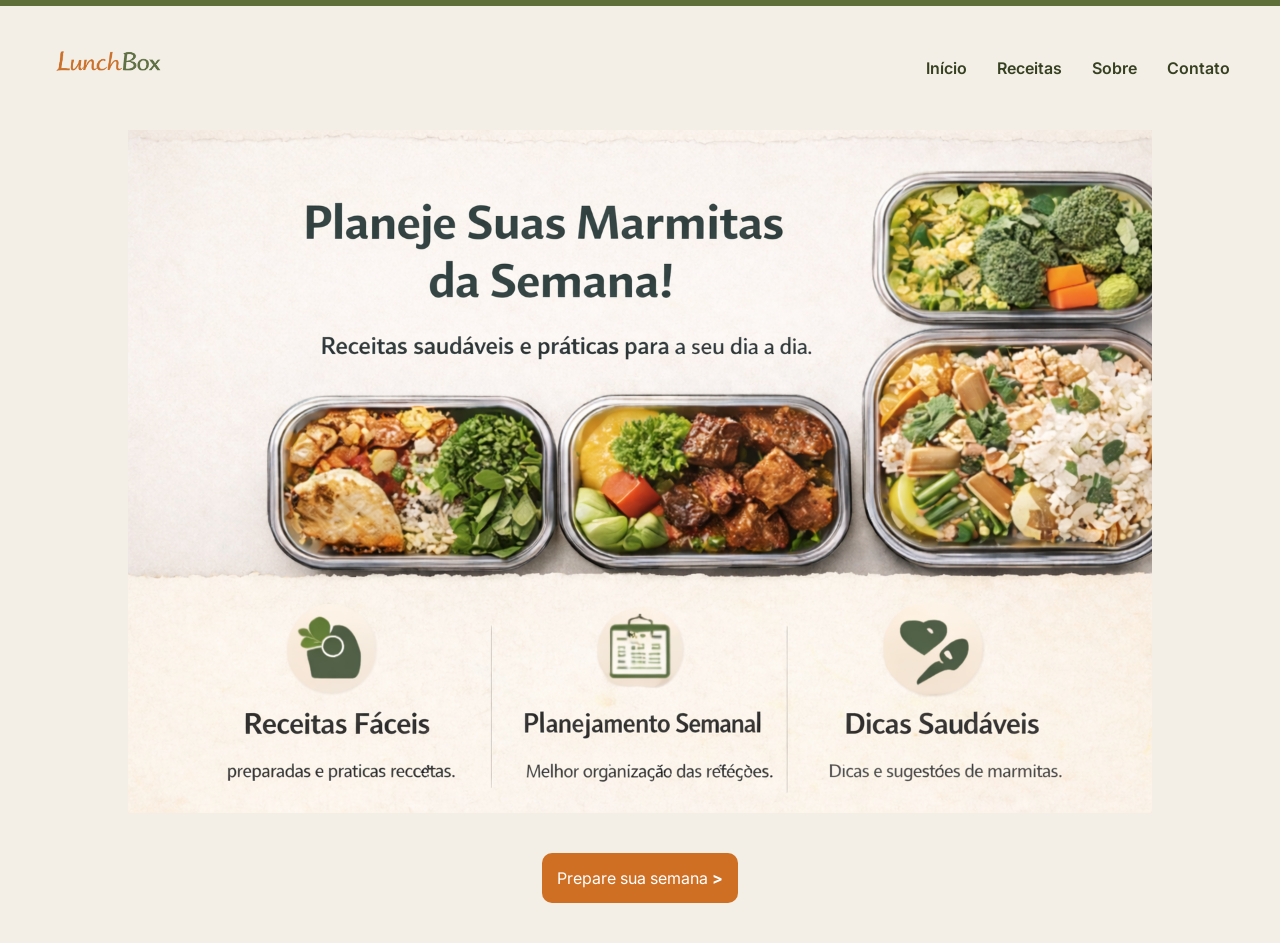
==== index.html @ e81891bf "Criando o banner e o botão do main" ====
<!DOCTYPE html>
<html lang="en">
<head>
    <meta charset="UTF-8">
    <meta name="viewport" content="width=device-width, initial-scale=1.0">
    <title>LunchBox</title>
    <link rel="stylesheet" href="style.css">
    <link href="https://fonts.googleapis.com/css2?family=Poppins:wght@400;600;700&family=Inter:wght@300;400;500&display=swap" rel="stylesheet">
</head>
<body>
    
    <header id="header">
        <nav id="nav-bar">
            <div class="nav-logo">
                <img src="img/LogoLunchBox.png" alt="Logo">
            </div>

            <div class="nav-list">
                <ul>
                    <li class="nav-item active"><a href="index.html">Início</a></li>
                    <li class="nav-item"><a href="receitas.html">Receitas</a></li>
                    <li class="nav-item"><a href="sobre.html">Sobre</a></li>
                    <li class="nav-item"><a href="contato.html">Contato</a></li>
                </ul>
            </div>

            <div id="menu-icon">
                <img src="img/menu-aberto.png" alt="menu">
            </div>
        </nav>
    </header>
    <main>
        <div class="banner-main">
            <img src="img/banner-main.png" alt="banner">
        </div>

        <div class="botao-preparar">
            <a href="receitas.html">Prepare sua semana <strong>></strong></a>
        </div>
    </main>
    <footer>

    </footer>

    <script src="js/script.js"></script>
</body>
</html>
---- style.css ----
@charset "UTF-8";

* {
    margin: 0px;
    padding: 0px;
    border: 0;
    box-sizing: border-box;
}

body {
    font-family: 'Inter', sans-serif;
    background-color: #F3EFE6;
}

header {
    border-top: 6px solid #5E6F3A;
    height: 130px;
}

#nav-bar {
    display: flex;
    align-items: center;
    justify-content: space-between;
    padding: 0 20px;
}

.nav-logo img {
    width: 180px;
    height: auto;
    cursor: pointer;
}

/* MOBILE MENU (desliza da direita) */
.nav-list {
    position: fixed;
    top: 0;
    left: 100%;
    width: 100%;
    height: 100vh;
    background-color: #F3EFE6;
    display: flex;
    justify-content: center;
    align-items: center;
    transition: 0.4s ease;
    z-index: 10;
}

.nav-list ul {
    list-style: none;
    display: flex;
    flex-direction: column;
    gap: 30px;
    text-align: center;
}

.nav-list ul .nav-item a {
    color: #374122;
    text-decoration: none;
    font-weight: 600;
    display: inline-block; 
    transition: ease 0.5s;
}

.nav-list ul .nav-item a:hover {
    transform: translateY(-3px);
    color: #3741229c;
}

/* quando clicar abre */
.nav-list.ativo {
    left: 0;
}

/* menu hamburguer visível no mobile */
#menu-icon img {
    width: 28px;
    cursor: pointer;
    z-index: 11;
    position: relative;
}

/* banner main*/
.banner-main {
    display: flex;
    justify-content: center;
    align-items: center;
}

.banner-main img {
    width: 100%;
    height: auto;
}

.botao-preparar {
    display: flex;
    align-items: center;
    justify-content: center;
    margin: 40px 0px;
}

.botao-preparar a {
    background-color: #CF6F24;
    padding: 15px;
    text-decoration: none;
    color: #fff;
    border-radius: 10px;
}


/* PCS e Notebooks */
@media (min-width: 992px) {

    .nav-list {
        position: static;
        height: auto;
        background: transparent;
        margin-left: auto;
        justify-content: flex-end;
        padding: 0 30px;
    }

    .nav-list ul {
        flex-direction: row;
        gap: 30px;
    }

    #menu-icon {
        display: none;
    }

    .banner-main {
        display: flex;
        justify-content: center;
        align-items: center;
    }

    .banner-main img {
        width: 80%;
        height: auto;
    }

}
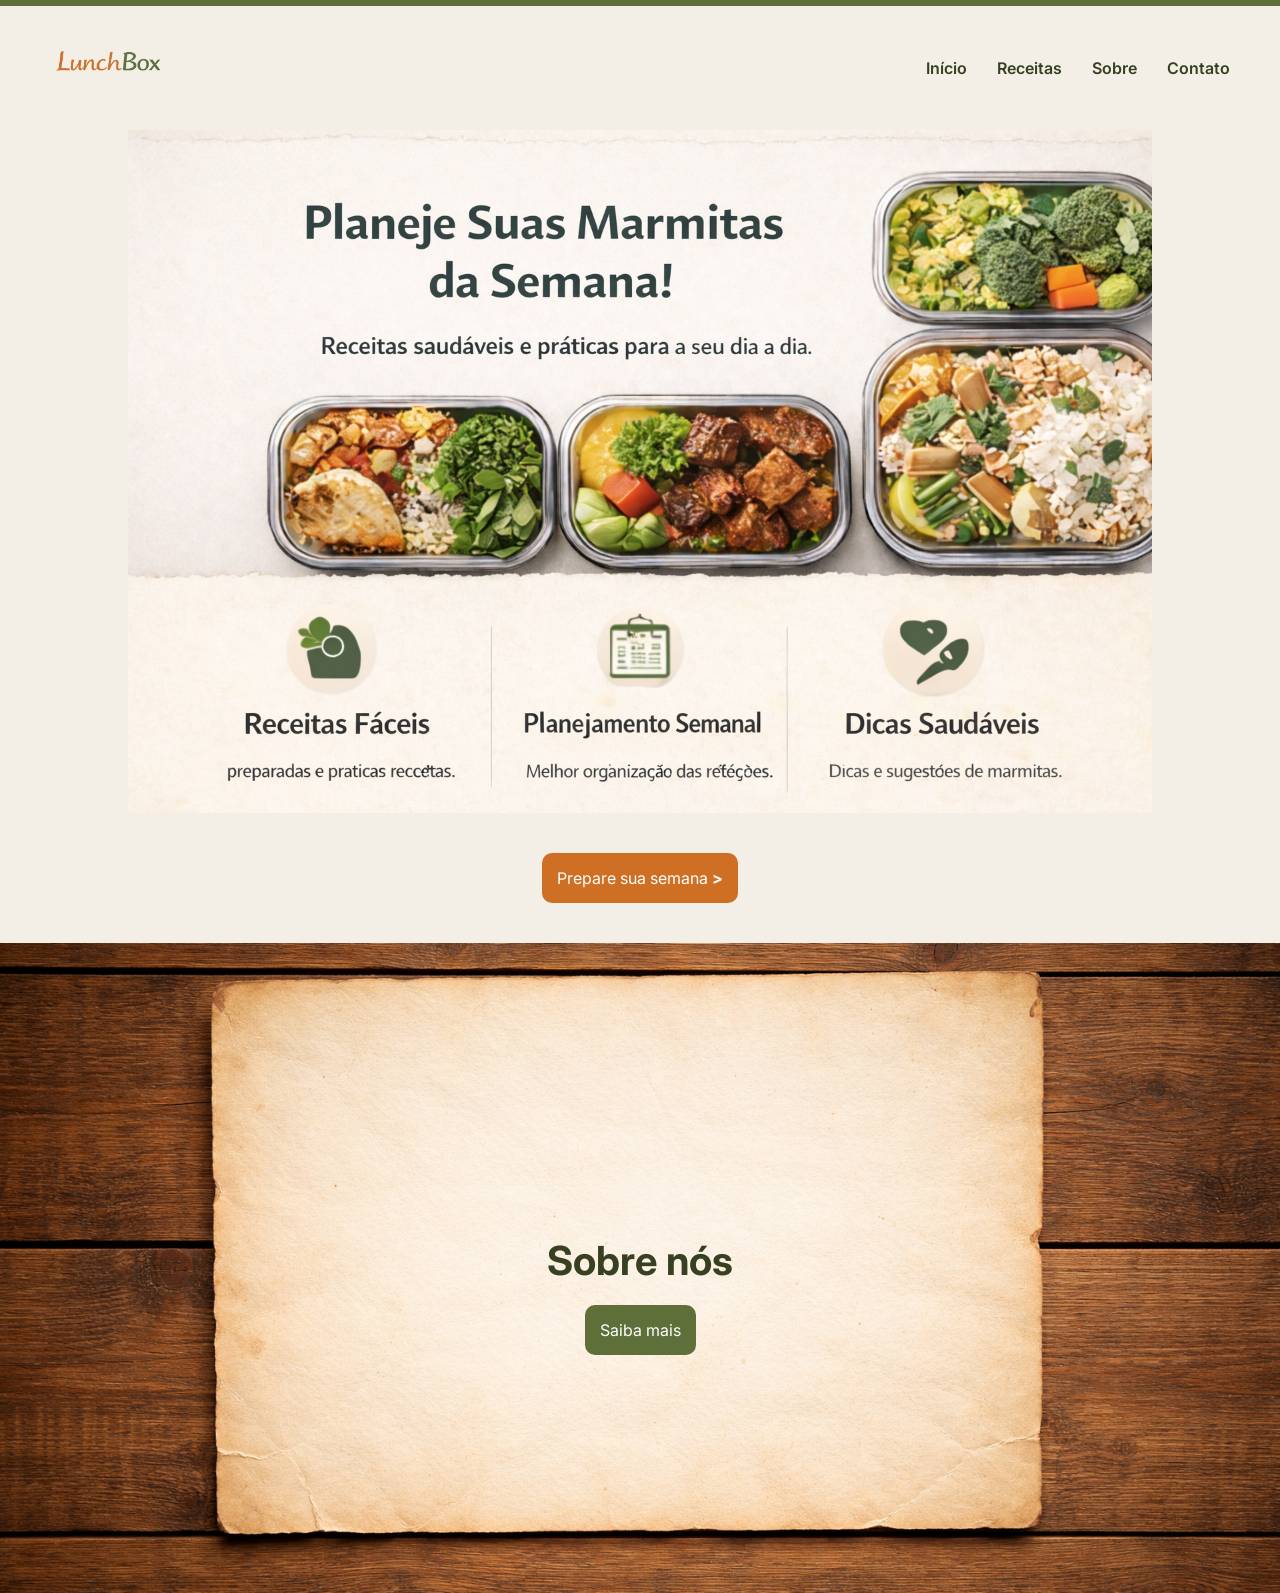
==== commit c5222d2f: "Add Adição da section sobre e alteração na resposividade da seção sobre" ====
--- a/index.html
+++ b/index.html
@@ -1,5 +1,5 @@
 <!DOCTYPE html>
-<html lang="en">
+<html lang="pt-br">
 <head>
     <meta charset="UTF-8">
     <meta name="viewport" content="width=device-width, initial-scale=1.0">
@@ -8,7 +8,6 @@
     <link href="https://fonts.googleapis.com/css2?family=Poppins:wght@400;600;700&family=Inter:wght@300;400;500&display=swap" rel="stylesheet">
 </head>
 <body>
-    
     <header id="header">
         <nav id="nav-bar">
             <div class="nav-logo">
@@ -19,7 +18,7 @@
                 <ul>
                     <li class="nav-item active"><a href="index.html">Início</a></li>
                     <li class="nav-item"><a href="receitas.html">Receitas</a></li>
-                    <li class="nav-item"><a href="sobre.html">Sobre</a></li>
+                    <li class="nav-item"><a href="info/about-us.html">Sobre</a></li>
                     <li class="nav-item"><a href="contato.html">Contato</a></li>
                 </ul>
             </div>
@@ -38,8 +37,15 @@
             <a href="receitas.html">Prepare sua semana <strong>></strong></a>
         </div>
     </main>
+    <section id="sobre-fundo">
+        <div class="sobre">
+            <h2>Sobre nós</h2><br>
+             <div class="botao-sobre">
+            <a href="info/about-us.html">Saiba mais</a>
+            </div>
+        </div>
+    </section>
     <footer>
-
     </footer>
 
     <script src="js/script.js"></script>
--- a/style.css
+++ b/style.css
@@ -105,6 +105,33 @@
     color: #fff;
     border-radius: 10px;
 }
+/* seção sobre */
+.botao-sobre a {
+    background-color: #5E6F3A;
+    padding: 15px;
+    margin-top: 10px;
+    text-decoration: none;
+    color: #fff;
+    border-radius: 10px;
+}
+.botao-sobre  {
+    margin-top: 5px;
+}
+.sobre{
+    display: flex;
+   align-items: center;
+    flex-direction: column;
+    padding-top: 50px;
+   color: #374122;
+}
+#sobre-fundo{
+
+   background-image: url(img/fundoSobre.png);
+   background-size: 100% ;
+   background-position: center;
+   background-repeat: no-repeat;
+   height: 200px;
+}
 
 
 /* PCS e Notebooks */
@@ -138,5 +165,40 @@
         width: 80%;
         height: auto;
     }
+    /* seção sobre */
+.botao-sobre a {
+    background-color: #5E6F3A;
+    padding: 15px;
+    
+    text-decoration: none;
+    color: #fff;
+    border-radius: 10px;
+}
+.botao-sobre  {
+    margin-top: 5px;
+}
+.sobre{
+  text-align: center;
+   color: #374122;
+   margin-bottom: 10px
+}
+#sobre-fundo{
+
+    background-image: url(img/fundoSobre.png);
+   background-size: cover;
+   background-position: center;
+   background-repeat: no-repeat;
+
+   height: 650px;
+
+   display: flex;
+   align-items: center;
+   justify-content: center;
+}
+.sobre h2{
+    font-size: 40px;
+    margin-bottom: 10px;
+}
+    
 
 }
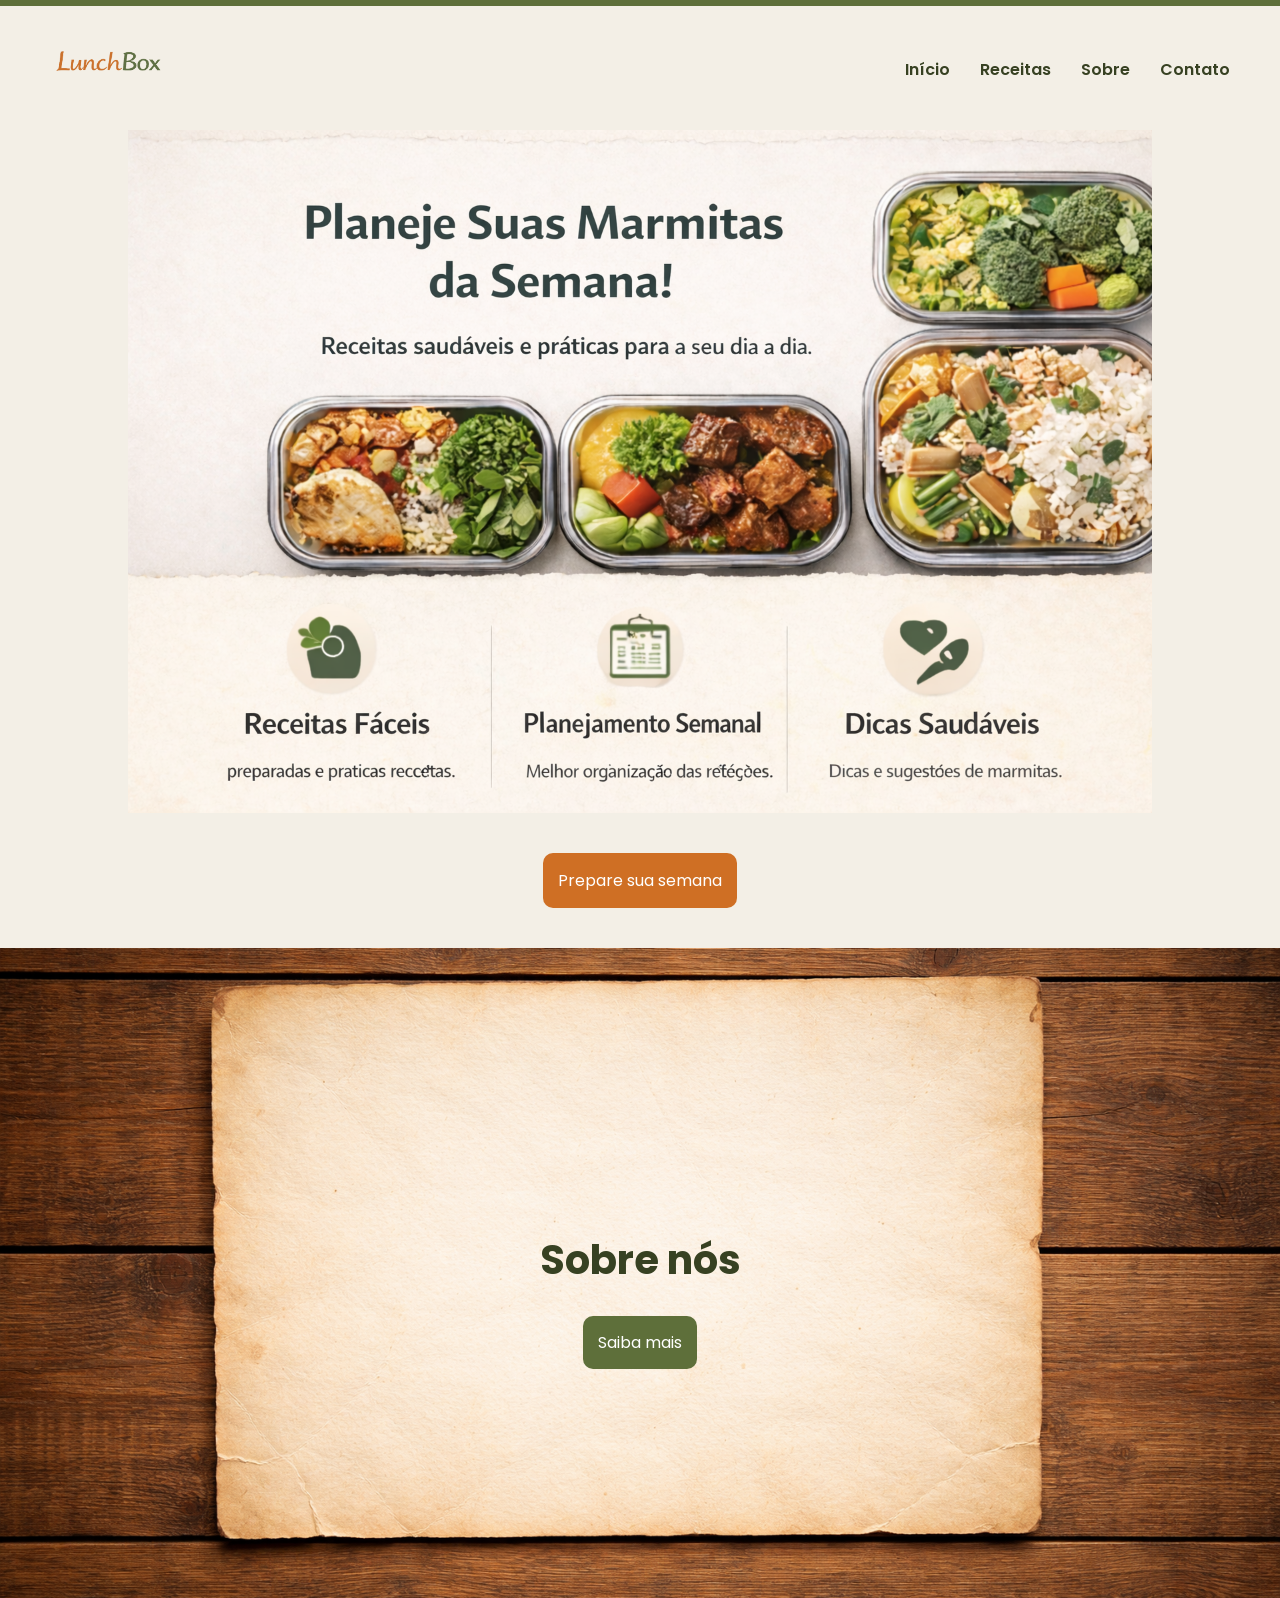
==== commit 3dc62675: "Fazendo o css da página das tabelas, e arrumando erros de html dela." ====
--- a/index.html
+++ b/index.html
@@ -1,12 +1,16 @@
 <!DOCTYPE html>
 <html lang="pt-br">
+
 <head>
     <meta charset="UTF-8">
     <meta name="viewport" content="width=device-width, initial-scale=1.0">
     <title>LunchBox</title>
     <link rel="stylesheet" href="style.css">
-    <link href="https://fonts.googleapis.com/css2?family=Poppins:wght@400;600;700&family=Inter:wght@300;400;500&display=swap" rel="stylesheet">
+    <link
+        href="https://fonts.googleapis.com/css2?family=Poppins:wght@400;600;700&family=Inter:wght@300;400;500&display=swap"
+        rel="stylesheet">
 </head>
+
 <body>
     <header id="header">
         <nav id="nav-bar">
@@ -34,14 +38,14 @@
         </div>
 
         <div class="botao-preparar">
-            <a href="receitas.html">Prepare sua semana <strong>></strong></a>
+            <a href="receitas/tabela.html">Prepare sua semana</a>
         </div>
     </main>
     <section id="sobre-fundo">
         <div class="sobre">
             <h2>Sobre nós</h2><br>
-             <div class="botao-sobre">
-            <a href="info/about-us.html">Saiba mais</a>
+            <div class="botao-sobre">
+                <a href="info/about-us.html">Saiba mais</a>
             </div>
         </div>
     </section>
@@ -50,4 +54,5 @@
 
     <script src="js/script.js"></script>
 </body>
+
 </html>
--- a/style.css
+++ b/style.css
@@ -8,7 +8,7 @@
 }
 
 body {
-    font-family: 'Inter', sans-serif;
+    font-family: 'Poppins', sans-serif;
     background-color: #F3EFE6;
 }
 
@@ -57,7 +57,7 @@
     color: #374122;
     text-decoration: none;
     font-weight: 600;
-    display: inline-block; 
+    display: inline-block;
     transition: ease 0.5s;
 }
 
@@ -105,6 +105,7 @@
     color: #fff;
     border-radius: 10px;
 }
+
 /* seção sobre */
 .botao-sobre a {
     background-color: #5E6F3A;
@@ -114,23 +115,26 @@
     color: #fff;
     border-radius: 10px;
 }
-.botao-sobre  {
+
+.botao-sobre {
     margin-top: 5px;
 }
-.sobre{
-    display: flex;
-   align-items: center;
+
+.sobre {
+    display: flex;
+    align-items: center;
     flex-direction: column;
     padding-top: 50px;
-   color: #374122;
-}
-#sobre-fundo{
-
-   background-image: url(img/fundoSobre.png);
-   background-size: 100% ;
-   background-position: center;
-   background-repeat: no-repeat;
-   height: 200px;
+    color: #374122;
+}
+
+#sobre-fundo {
+
+    background-image: url(img/fundoSobre.png);
+    background-size: 100%;
+    background-position: center;
+    background-repeat: no-repeat;
+    height: 200px;
 }
 
 
@@ -165,40 +169,162 @@
         width: 80%;
         height: auto;
     }
+
     /* seção sobre */
-.botao-sobre a {
-    background-color: #5E6F3A;
-    padding: 15px;
-    
+    .botao-sobre a {
+        background-color: #5E6F3A;
+        padding: 15px;
+
+        text-decoration: none;
+        color: #fff;
+        border-radius: 10px;
+    }
+
+    .botao-sobre {
+        margin-top: 5px;
+    }
+
+    .sobre {
+        text-align: center;
+        color: #374122;
+        margin-bottom: 10px
+    }
+
+    #sobre-fundo {
+
+        background-image: url(img/fundoSobre.png);
+        background-size: cover;
+        background-position: center;
+        background-repeat: no-repeat;
+
+        height: 650px;
+
+        display: flex;
+        align-items: center;
+        justify-content: center;
+    }
+
+    .sobre h2 {
+        font-size: 40px;
+        margin-bottom: 10px;
+    }
+
+
+}
+
+.sobre-classe {
+    /* classe principal */
+    max-width: 800px;
+    /*  largura max */
+    margin: 0 auto;
+    /* sem espaçamento (superior e inferior), automatico para horizontal (no meio/centralizado) */
+    padding: 50px 24px 70px;
+    /* topo, lateral, inferior (: */
+    font-weight: 500;
+}
+
+.sobre-classe h1 {
+    /* titulo */
+    font-family: 'Poppins', sans-serif;
+    /* fonte (condicional / poppins ou sans-serif) */
+    font-size: clamp(1.6rem, 4vw, 2.2rem);
+    /* tamanho relativo (minimo, preferncial e maximo) */
+    color: #374122;
+    /* dentro da paleta */
+    margin-bottom: 12px;
+    /* espaçamento */
+}
+
+/* formatação de texto para o restante da pág */
+.sobre-classe h2 {
+    font-family: 'Poppins', sans-serif;
+    font-size: 1.2rem;
+    color: #CF6F24;
+    margin: 40px 0 10px;
+}
+
+.sobre-classe p {
+    font-size: 1rem;
+    color: #444;
+    line-height: 1.8;
+}
+
+.sobre-classe ol {
+    margin: 15px 0 0 20px;
+    color: #444;
+    line-height: 2;
+    font-size: 1rem;
+    font-weight: 800;
+}
+
+.sobre-classe ol p {
+    font-size: 1rem;
+    color: #444;
+    line-height: 1.8;
+    font-weight: 500;
+}
+
+.divisor {
+    border: none;
+    border-top: 1px solid #ddd8cc;
+    margin: 40px 0;
+}
+
+
+.tabela-grades {
+    display: grid;
+    grid-template-columns: repeat(auto-fit, minmax(160px, 1fr));
+    gap: 16px;
+    margin-top: 16px;
+}
+
+.tabela-celula {
+    background: #fff;
+    border-radius: 14px;
+    padding: 24px 16px;
+    text-align: center;
+}
+
+.tabela-circulo {
+    width: 56px;
+    height: 56px;
+    border-radius: 50%;
+    background: #5E6F3A;
+    color: #fff;
+    font-family: 'Poppins', sans-serif;
+    font-size: 1.4rem;
+    font-weight: 500;
+    display: flex;
+    align-items: center;
+    justify-content: center;
+    margin: 0 auto 12px;
+}
+
+.tabela-celula h3 {
+    font-family: 'Poppins', sans-serif;
+    font-size: 1rem;
+    color: #374122;
+    margin-bottom: 4px;
+    font-weight: normal;
+}
+
+.tabela-celula p {
+    font-size: 0.85rem;
+    color: #888;
+}
+
+.tabela-celula p a {
     text-decoration: none;
-    color: #fff;
-    border-radius: 10px;
-}
-.botao-sobre  {
-    margin-top: 5px;
-}
-.sobre{
-  text-align: center;
-   color: #374122;
-   margin-bottom: 10px
-}
-#sobre-fundo{
-
-    background-image: url(img/fundoSobre.png);
-   background-size: cover;
-   background-position: center;
-   background-repeat: no-repeat;
-
-   height: 650px;
-
-   display: flex;
-   align-items: center;
-   justify-content: center;
-}
-.sobre h2{
-    font-size: 40px;
-    margin-bottom: 10px;
-}
-    
-
+    color: inherit;
+    display: inline-block;
+}
+
+@media (max-width: 576px) {
+    .sobre-classe {
+        padding: 36px 16px 50px;
+    }
+
+    .tabela-grades {
+        grid-template-columns: repeat(2, 1fr);
+    }
 }
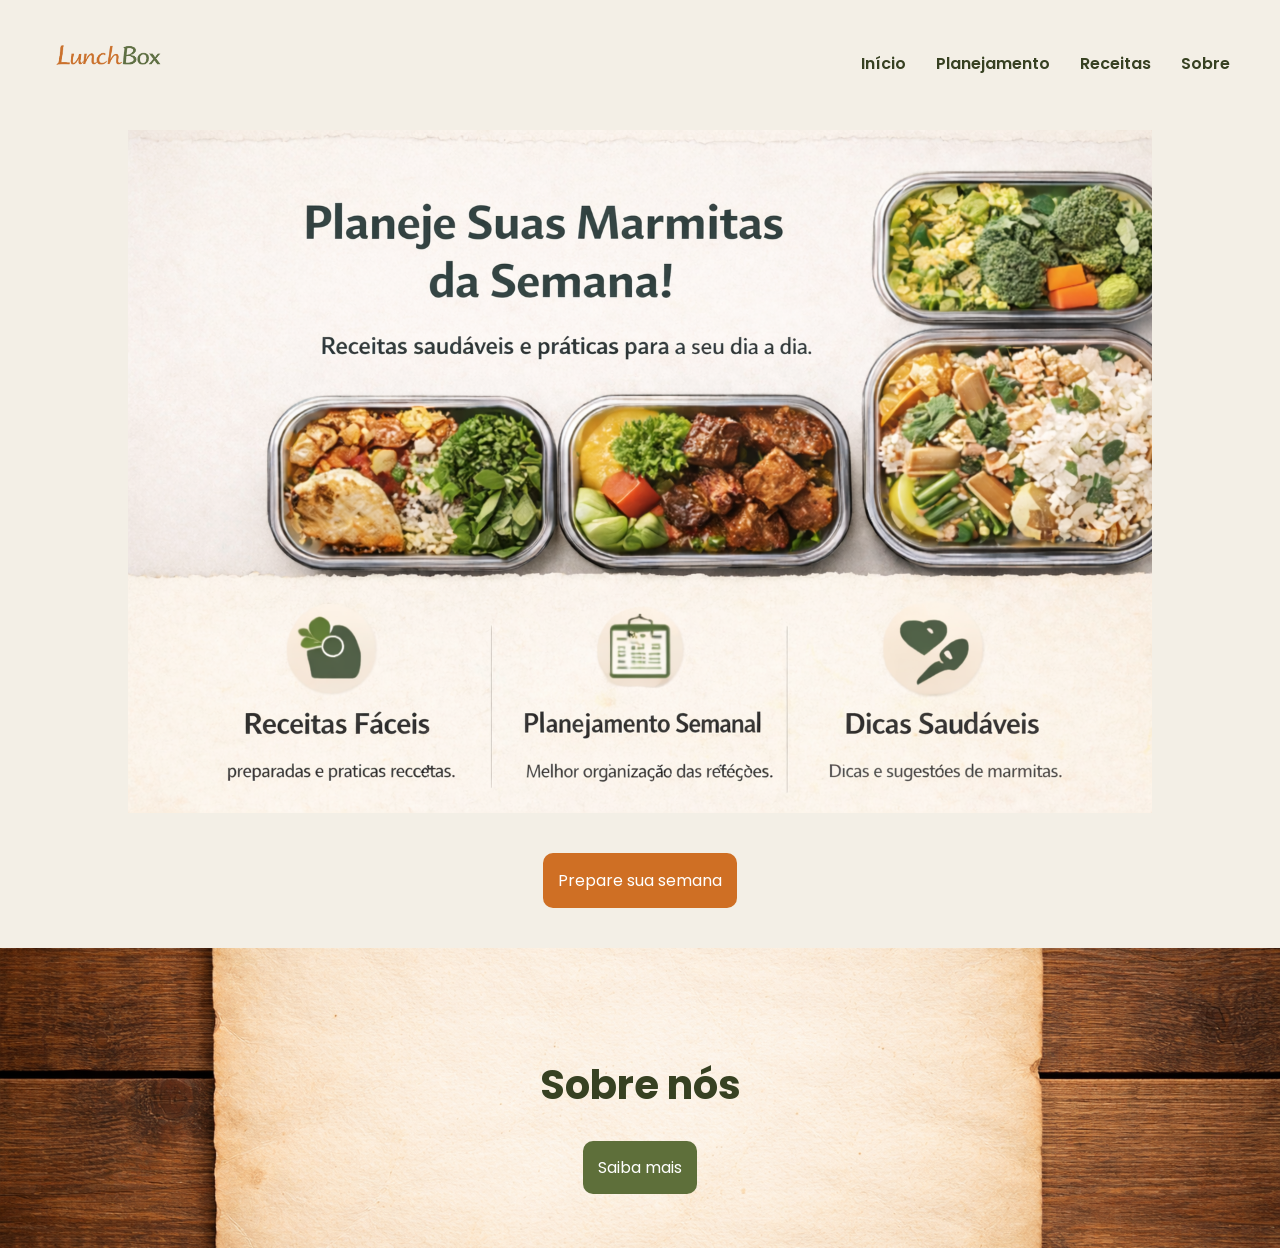
==== commit 034a3eb3: "adicionando o header na pagina de planejamentos" ====
--- a/index.html
+++ b/index.html
@@ -21,9 +21,9 @@
             <div class="nav-list">
                 <ul>
                     <li class="nav-item active"><a href="index.html">Início</a></li>
+                    <li class="nav-item"><a href="receitas/tabela.html">Planejamento</a></li>
                     <li class="nav-item"><a href="receitas.html">Receitas</a></li>
                     <li class="nav-item"><a href="info/about-us.html">Sobre</a></li>
-                    <li class="nav-item"><a href="contato.html">Contato</a></li>
                 </ul>
             </div>
 
--- a/style.css
+++ b/style.css
@@ -13,7 +13,6 @@
 }
 
 header {
-    border-top: 6px solid #5E6F3A;
     height: 130px;
 }
 
@@ -30,7 +29,6 @@
     cursor: pointer;
 }
 
-/* MOBILE MENU (desliza da direita) */
 .nav-list {
     position: fixed;
     top: 0;
@@ -66,12 +64,10 @@
     color: #3741229c;
 }
 
-/* quando clicar abre */
 .nav-list.ativo {
     left: 0;
 }
 
-/* menu hamburguer visível no mobile */
 #menu-icon img {
     width: 28px;
     cursor: pointer;
@@ -79,7 +75,6 @@
     position: relative;
 }
 
-/* banner main*/
 .banner-main {
     display: flex;
     justify-content: center;
@@ -106,7 +101,6 @@
     border-radius: 10px;
 }
 
-/* seção sobre */
 .botao-sobre a {
     background-color: #5E6F3A;
     padding: 15px;
@@ -129,12 +123,11 @@
 }
 
 #sobre-fundo {
-
     background-image: url(img/fundoSobre.png);
-    background-size: 100%;
+    background-size: 50%;
     background-position: center;
     background-repeat: no-repeat;
-    height: 200px;
+    height: 120px;
 }
 
 
@@ -170,7 +163,6 @@
         height: auto;
     }
 
-    /* seção sobre */
     .botao-sobre a {
         background-color: #5E6F3A;
         padding: 15px;
@@ -191,14 +183,11 @@
     }
 
     #sobre-fundo {
-
         background-image: url(img/fundoSobre.png);
         background-size: cover;
         background-position: center;
         background-repeat: no-repeat;
-
-        height: 650px;
-
+        height: 300px;
         display: flex;
         align-items: center;
         justify-content: center;
@@ -213,29 +202,19 @@
 }
 
 .sobre-classe {
-    /* classe principal */
     max-width: 800px;
-    /*  largura max */
     margin: 0 auto;
-    /* sem espaçamento (superior e inferior), automatico para horizontal (no meio/centralizado) */
     padding: 50px 24px 70px;
-    /* topo, lateral, inferior (: */
     font-weight: 500;
 }
 
 .sobre-classe h1 {
-    /* titulo */
-    font-family: 'Poppins', sans-serif;
-    /* fonte (condicional / poppins ou sans-serif) */
+    font-family: 'Poppins', sans-serif;
     font-size: clamp(1.6rem, 4vw, 2.2rem);
-    /* tamanho relativo (minimo, preferncial e maximo) */
     color: #374122;
-    /* dentro da paleta */
     margin-bottom: 12px;
-    /* espaçamento */
-}
-
-/* formatação de texto para o restante da pág */
+}
+
 .sobre-classe h2 {
     font-family: 'Poppins', sans-serif;
     font-size: 1.2rem;
@@ -270,7 +249,6 @@
     margin: 40px 0;
 }
 
-
 .tabela-grades {
     display: grid;
     grid-template-columns: repeat(auto-fit, minmax(160px, 1fr));
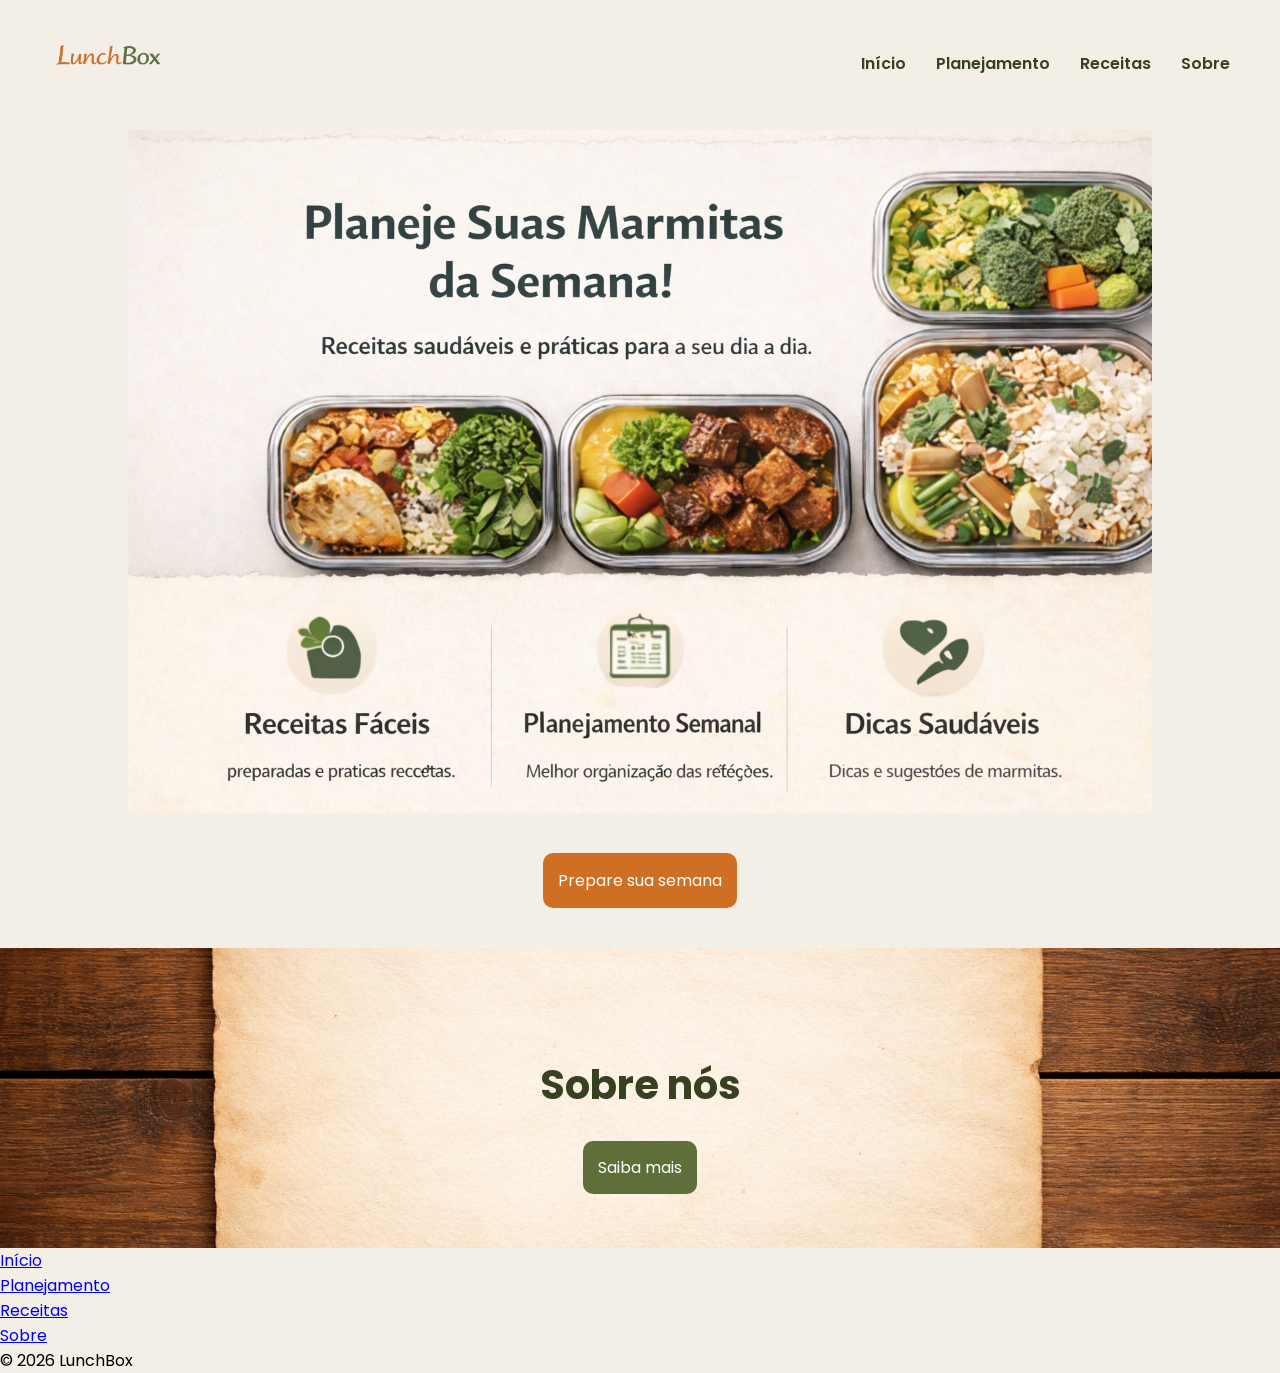
==== commit 2dd4de44: "Fazendo o html do footer." ====
--- a/index.html
+++ b/index.html
@@ -49,7 +49,40 @@
             </div>
         </div>
     </section>
+
+    
     <footer>
+        <nav id="navbarRodape">
+
+            <ul class="nav-list-rodape">
+                <li class="nav-item active"><a href="index.html">Início</a></li>
+                <li class="nav-item"><a href="sobre.html">Planejamento</a></li>
+                <li class="nav-item"><a href="receitas/tabela.html">Receitas</a></li>
+                <li class="nav-item"><a href="sobre.html">Sobre</a></li>
+            </ul>
+
+        </nav>
+
+        <div id="redes-sociais">
+            <p id="pAno">&copy;</p>
+
+            <div id="icones-footer">
+                <a class="a-redes icon-navbar" target="_blank" href="#">
+                    <i class="fa-brands fa-instagram"></i>
+                </a>
+
+                <a class="a-redes icon-navbar" target="_blank" href="#">
+                    <i class="fa-brands fa-whatsapp"></i>
+                </a>
+
+                <a class="a-redes icon-navbar" target="_blank" href="#">
+                    <i class="fa-regular fa-envelope"></i>
+                </a>
+            </div>
+
+            <a class="icon-navbar" href="#header"><i class="fa-solid fa-arrow-up"></i></a>
+        </div>
+
     </footer>
 
     <script src="js/script.js"></script>
--- a/style.css
+++ b/style.css
@@ -130,6 +130,15 @@
     height: 120px;
 }
 
+@media (max-width: 576px) {
+    .sobre-classe {
+        padding: 36px 16px 50px;
+    }
+
+    .tabela-grades {
+        grid-template-columns: repeat(2, 1fr);
+    }
+}
 
 /* PCS e Notebooks */
 @media (min-width: 992px) {
@@ -297,12 +306,3 @@
     display: inline-block;
 }
 
-@media (max-width: 576px) {
-    .sobre-classe {
-        padding: 36px 16px 50px;
-    }
-
-    .tabela-grades {
-        grid-template-columns: repeat(2, 1fr);
-    }
-}
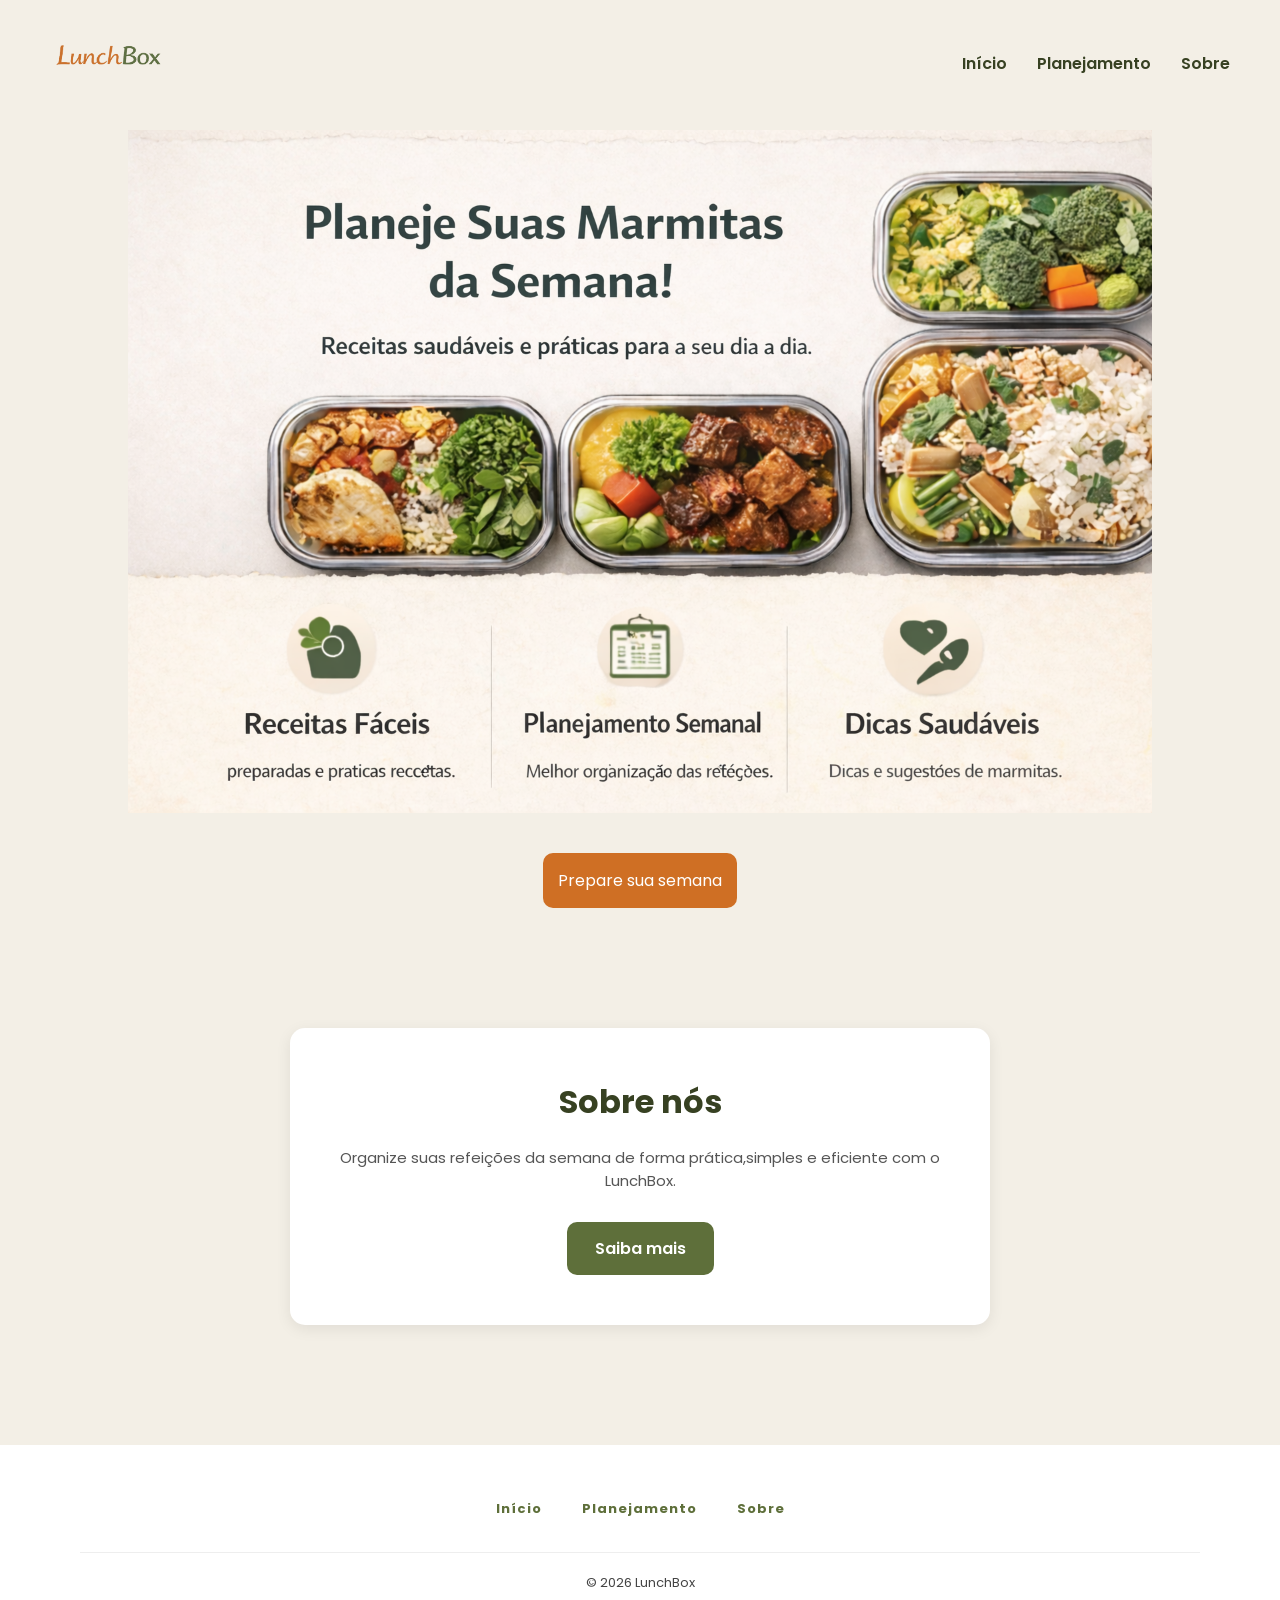
==== commit 433ccaf5: "Refazendo o html e o css da parte sobre da pagina principal, fazendo o css do footer, adicionando o " ====
--- a/index.html
+++ b/index.html
@@ -22,7 +22,6 @@
                 <ul>
                     <li class="nav-item active"><a href="index.html">Início</a></li>
                     <li class="nav-item"><a href="receitas/tabela.html">Planejamento</a></li>
-                    <li class="nav-item"><a href="receitas.html">Receitas</a></li>
                     <li class="nav-item"><a href="info/about-us.html">Sobre</a></li>
                 </ul>
             </div>
@@ -41,46 +40,28 @@
             <a href="receitas/tabela.html">Prepare sua semana</a>
         </div>
     </main>
-    <section id="sobre-fundo">
-        <div class="sobre">
-            <h2>Sobre nós</h2><br>
-            <div class="botao-sobre">
-                <a href="info/about-us.html">Saiba mais</a>
-            </div>
+
+    <section id="sobre-section">
+        <div class="sobre-container">
+            <h2>Sobre nós</h2>
+            <p>Organize suas refeições da semana de forma prática,simples e eficiente com o LunchBox.</p>
+            <a href="info/about-us.html" class="botao-sobre">Saiba mais</a>
         </div>
     </section>
 
-    
     <footer>
         <nav id="navbarRodape">
 
             <ul class="nav-list-rodape">
-                <li class="nav-item active"><a href="index.html">Início</a></li>
-                <li class="nav-item"><a href="sobre.html">Planejamento</a></li>
-                <li class="nav-item"><a href="receitas/tabela.html">Receitas</a></li>
-                <li class="nav-item"><a href="sobre.html">Sobre</a></li>
+                <li class="nav-item"><a href="index.html">Início</a></li>
+                <li class="nav-item"><a href="receitas/tabela.html">Planejamento</a></li>
+                <li class="nav-item"><a href="info/about-us.html">Sobre</a></li>
             </ul>
 
         </nav>
 
-        <div id="redes-sociais">
+        <div id="nome-ano">
             <p id="pAno">&copy;</p>
-
-            <div id="icones-footer">
-                <a class="a-redes icon-navbar" target="_blank" href="#">
-                    <i class="fa-brands fa-instagram"></i>
-                </a>
-
-                <a class="a-redes icon-navbar" target="_blank" href="#">
-                    <i class="fa-brands fa-whatsapp"></i>
-                </a>
-
-                <a class="a-redes icon-navbar" target="_blank" href="#">
-                    <i class="fa-regular fa-envelope"></i>
-                </a>
-            </div>
-
-            <a class="icon-navbar" href="#header"><i class="fa-solid fa-arrow-up"></i></a>
         </div>
 
     </footer>
--- a/style.css
+++ b/style.css
@@ -101,35 +101,85 @@
     border-radius: 10px;
 }
 
-.botao-sobre a {
+#sobre-section {
+    padding: 80px 20px;
+    display: flex;
+    justify-content: center;
+}
+
+.sobre-container {
+    background-color: #fff;
+    padding: 50px 30px;
+    border-radius: 15px;
+    text-align: center;
+    max-width: 700px;
+    box-shadow: 0 4px 15px rgba(0, 0, 0, 0.08);
+}
+
+.sobre-container h2 {
+    font-size: 32px;
+    color: #374122;
+    margin-bottom: 20px;
+}
+
+.sobre-container p {
+    font-size: 15px;
+    color: #555;
+    margin-bottom: 30px;
+}
+
+.botao-sobre {
+    display: inline-block;
     background-color: #5E6F3A;
-    padding: 15px;
-    margin-top: 10px;
-    text-decoration: none;
-    color: #fff;
+    color: white;
+    text-decoration: none;
+    padding: 14px 28px;
     border-radius: 10px;
-}
-
-.botao-sobre {
-    margin-top: 5px;
-}
-
-.sobre {
-    display: flex;
-    align-items: center;
+    font-weight: 600;
+    transition: 0.3s ease;
+}
+
+.botao-sobre:hover {
+    transform: translateY(-2px);
+}
+
+footer {
+    background-color: #fff;
+    padding: 40px 20px 30px;
+    text-align: center;
+    margin-top: 40px;
+}
+
+#navbarRodape {
+    margin-bottom: 24px;
+}
+
+.nav-list-rodape {
+    list-style: none;
+    display: flex;
     flex-direction: column;
-    padding-top: 50px;
-    color: #374122;
-}
-
-#sobre-fundo {
-    background-image: url(img/fundoSobre.png);
-    background-size: 50%;
-    background-position: center;
-    background-repeat: no-repeat;
-    height: 120px;
-}
-
+    gap: 16px;
+}
+
+.nav-list-rodape .nav-item a {
+    text-decoration: none;
+    font-size: 13px;
+    font-weight: 700;
+    color: #5E6F3A;
+    letter-spacing: 1px;
+    transition: 0.3s;
+}
+
+.nav-item a:hover {
+    color: #CF6F24;
+}
+
+#pAno {
+    font-size: 13px;
+    color: #444;
+}
+
+/* Tablets */
 @media (max-width: 576px) {
     .sobre-classe {
         padding: 36px 16px 50px;
@@ -172,41 +222,34 @@
         height: auto;
     }
 
-    .botao-sobre a {
-        background-color: #5E6F3A;
-        padding: 15px;
-
-        text-decoration: none;
-        color: #fff;
-        border-radius: 10px;
-    }
-
-    .botao-sobre {
-        margin-top: 5px;
-    }
-
     .sobre {
         text-align: center;
         color: #374122;
         margin-bottom: 10px
     }
 
-    #sobre-fundo {
-        background-image: url(img/fundoSobre.png);
-        background-size: cover;
-        background-position: center;
-        background-repeat: no-repeat;
-        height: 300px;
-        display: flex;
-        align-items: center;
-        justify-content: center;
-    }
-
     .sobre h2 {
         font-size: 40px;
         margin-bottom: 10px;
     }
 
+    footer {
+        padding: 50px 80px 40px;
+    }
+
+    .nav-list-rodape {
+        flex-direction: row;
+        justify-content: center;
+        gap: 40px;
+    }
+
+    #nome-ano {
+        flex-direction: row;
+        justify-content: space-between;
+        margin-top: 32px;
+        padding-top: 20px;
+        border-top: 1px solid #eee;
+    }
 
 }
 
@@ -218,21 +261,19 @@
 }
 
 .sobre-classe h1 {
-    font-family: 'Poppins', sans-serif;
-    font-size: clamp(1.6rem, 4vw, 2.2rem);
+    font-size: 35px;
     color: #374122;
     margin-bottom: 12px;
 }
 
 .sobre-classe h2 {
-    font-family: 'Poppins', sans-serif;
-    font-size: 1.2rem;
+    font-size: 17px;
     color: #CF6F24;
     margin: 40px 0 10px;
 }
 
 .sobre-classe p {
-    font-size: 1rem;
+    font-size: 15px;
     color: #444;
     line-height: 1.8;
 }
@@ -241,12 +282,12 @@
     margin: 15px 0 0 20px;
     color: #444;
     line-height: 2;
-    font-size: 1rem;
+    font-size: 18px;
     font-weight: 800;
 }
 
 .sobre-classe ol p {
-    font-size: 1rem;
+    font-size: 15px;
     color: #444;
     line-height: 1.8;
     font-weight: 500;
@@ -302,7 +343,6 @@
 
 .tabela-celula p a {
     text-decoration: none;
-    color: inherit;
+    color: #CF6F24;
     display: inline-block;
-}
-
+}
